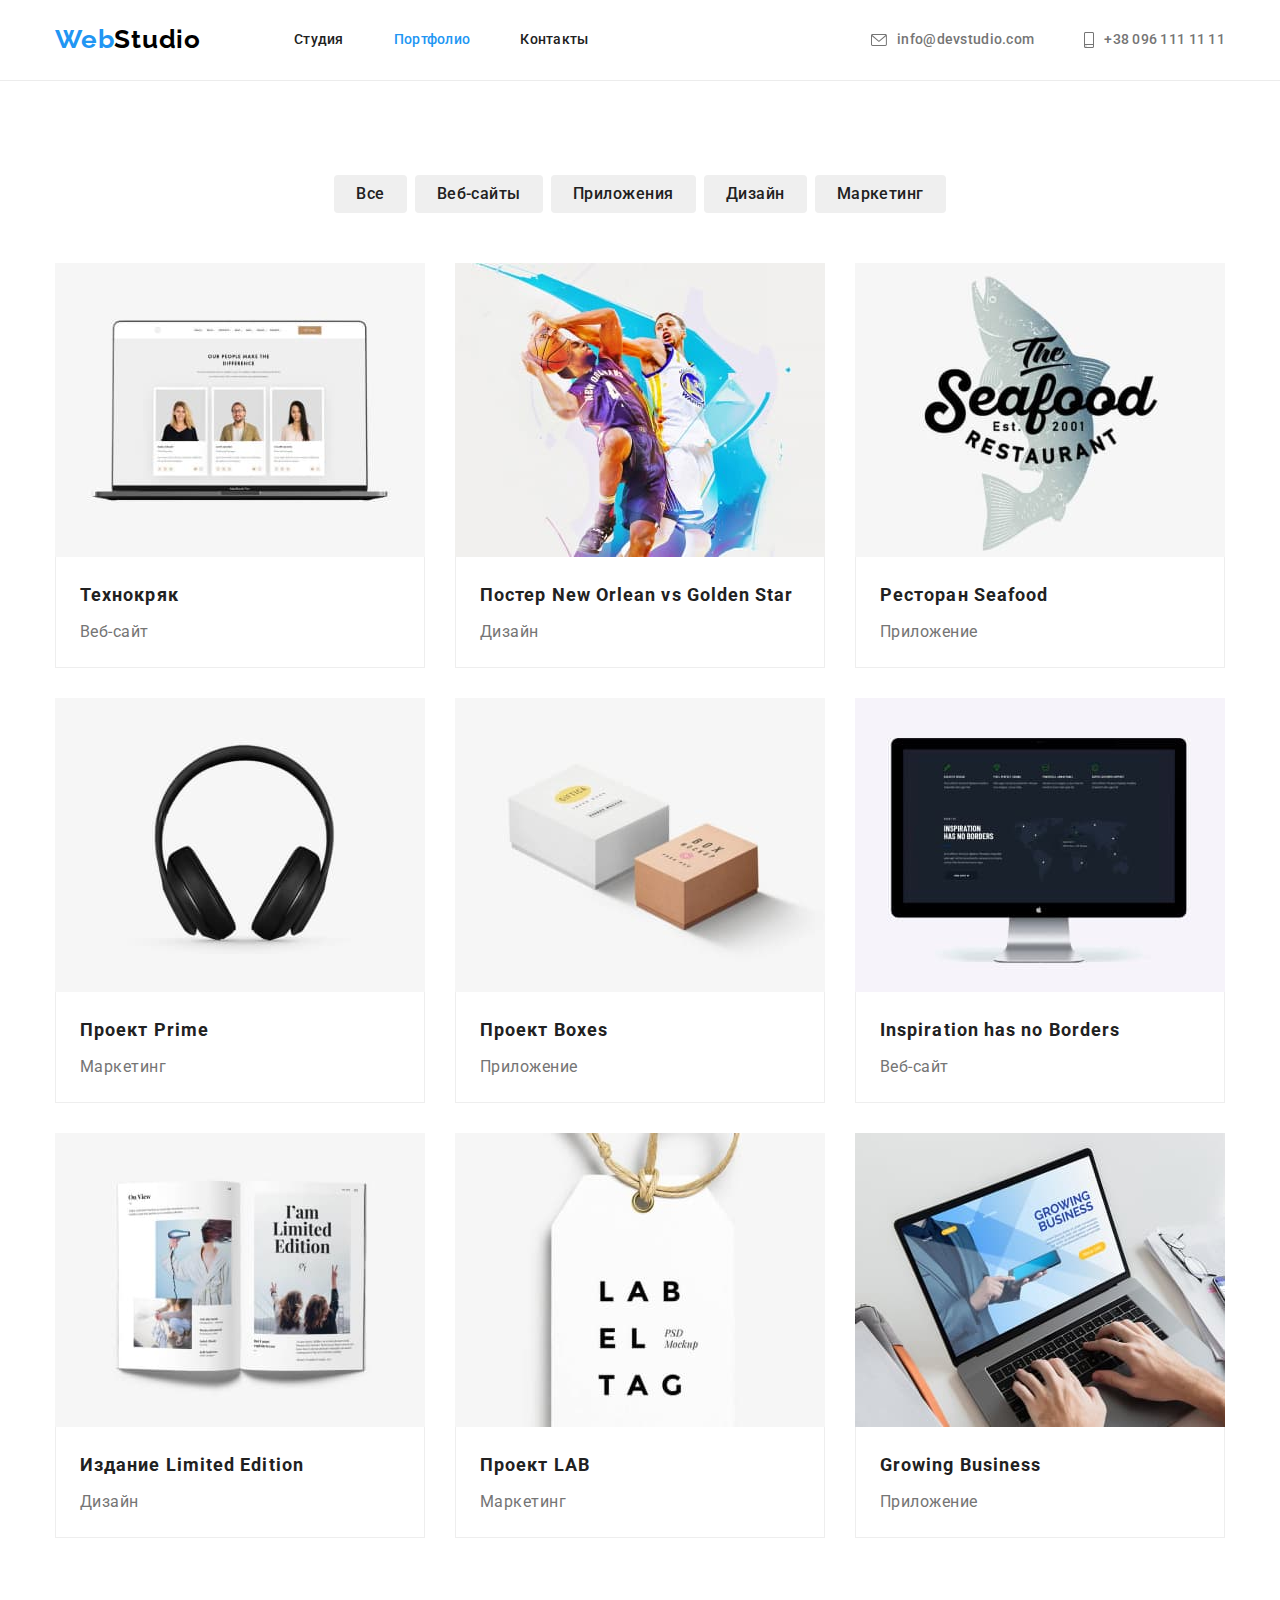
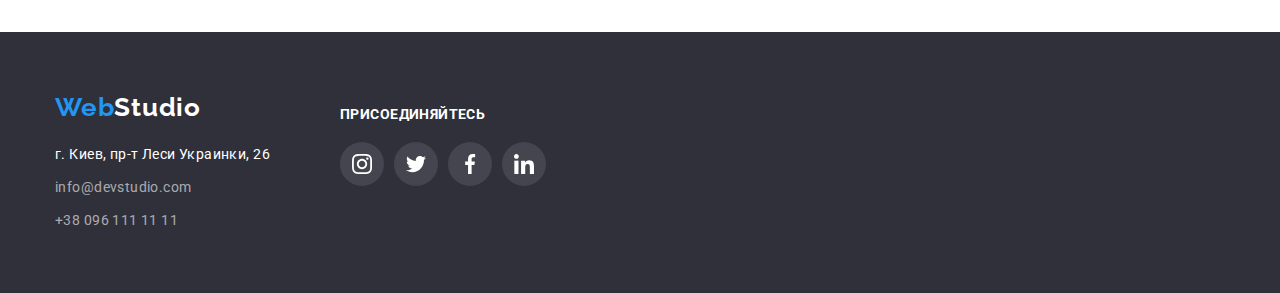
==== portfolio.html @ 045c35c3 "final commit" ====
<!DOCTYPE html>
<html lang="ru">
  <head>
    <meta charset="UTF-8" />
    <meta http-equiv="X-UA-Compatible" content="IE=edge" />
    <meta name="viewport" content="width=device-width, initial-scale=1.0" />
    <title>Portfolio</title>
    <link rel="preconnect" href="https://fonts.googleapis.com" />
    <link rel="preconnect" href="https://fonts.gstatic.com" crossorigin />
    <link
      href="https://fonts.googleapis.com/css2?family=Raleway:wght@700&family=Roboto:wght@400;500;700;900&display=swap"
      rel="stylesheet"
    />
    <link rel="stylesheet" href="css/modern-normalize.css" />
    <link rel="stylesheet" href="css/styles.css" />
  </head>
  <body>
    <header class="header">
      <div class="container container-header">
        <a href="./index.html" lang="en" class="header-logo"
          ><span class="logo-color">Web</span>Studio</a
        >
        <nav class="site-nav">
          <ul class="header-list">
            <li class="header-item">
              <a href="./index.html" class="header-link link">Студия</a>
            </li>
            <li class="header-item">
              <a href="./portfolio.html" class="header-link link current"
                >Портфолио</a
              >
            </li>
            <li class="header-item">
              <a href="#" class="header-link link">Контакты</a>
            </li>
          </ul>
        </nav>
        <ul class="contact-list">
          <li class="contact-item">
            <a href="mailto:info@devstudio.com" class="ln-contact">
              <svg class="icons-header" width="16" height="12">
                <use href="./images/icons.svg#icon-envelope"></use>
              </svg>
              info@devstudio.com
            </a>
          </li>
          <li class="contact-item">
            <a href="tel:+380961111111" class="ln-contact">
              <svg class="icons-header" width="10" height="16">
                <use href="./images/icons.svg#icon-smartphone"></use>
              </svg>
              +38 096 111 11 11</a
            >
          </li>
        </ul>
      </div>
    </header>
    <main>
      <section class="section">
        <div class="container">
          <h1 class="visually-hidden">Наши работы</h1>
          <ul class="btn-list">
            <li class="btn-item">
              <button type="button" class="button portfolio-btn">Все</button>
            </li>
            <li class="btn-item">
              <button type="button" class="button portfolio-btn">
                Веб-сайты
              </button>
            </li>
            <li class="btn-item">
              <button type="button" class="button portfolio-btn">
                Приложения
              </button>
            </li>
            <li class="btn-item">
              <button type="button" class="button portfolio-btn">Дизайн</button>
            </li>
            <li class="btn-item">
              <button type="button" class="button portfolio-btn">
                Маркетинг
              </button>
            </li>
          </ul>
          <ul class="examples">
            <li class="examples-item">
              <img
                src="./images/technokriak.jpg"
                alt="Laptop"
                width="370"
                height="294"
              />
              <div class="container-cardtext">
                <h2 class="examples-header">Технокряк</h2>
                <p class="examples-text">Веб-сайт</p>
              </div>
            </li>
            <li class="examples-item">
              <img
                src="./images/posterneworlean.jpg"
                alt="Basketball players poster"
                width="370"
                height="294"
              />
              <div class="container-cardtext">
                <h2 class="examples-header">
                  Постер <span lang="en">New Orlean vs Golden Star</span>
                </h2>
                <p class="examples-text">Дизайн</p>
              </div>
            </li>
            <li class="examples-item">
              <img
                src="./images/seafood.jpg"
                alt="Restaurant Seafood Logo"
                width="370"
                height="294"
              />
              <div class="container-cardtext">
                <h2 class="examples-header">
                  Ресторан <span lang="en">Seafood</span>
                </h2>
                <p class="examples-text">Приложение</p>
              </div>
            </li>
            <li class="examples-item">
              <img
                src="./images/projectprime.jpg"
                alt="Black Headphones"
                width="370"
                height="294"
              />
              <div class="container-cardtext">
                <h2 class="examples-header">
                  Проект <span lang="en">Prime</span>
                </h2>
                <p class="examples-text">Маркетинг</p>
              </div>
            </li>
            <li class="examples-item">
              <img
                src="./images/projectboxes.jpg"
                alt="Two cardboard boxes"
                width="370"
                height="294"
              />
              <div class="container-cardtext">
                <h2 class="examples-header">
                  Проект <span lang="en">Boxes</span>
                </h2>
                <p class="examples-text">Приложение</p>
              </div>
            </li>
            <li class="examples-item">
              <img
                src="./images/inspirationhasnoborders.jpg"
                alt="PC monitor"
                width="370"
                height="294"
              />
              <div class="container-cardtext">
                <h2 lang="en" class="examples-header">
                  Inspiration has no Borders
                </h2>
                <p class="examples-text">Веб-сайт</p>
              </div>
            </li>
            <li class="examples-item">
              <img
                src="./images/limitededition.jpg"
                alt="Opened book"
                width="370"
                height="294"
              />
              <div class="container-cardtext">
                <h2 class="examples-header">
                  Издание <span lang="en">Limited Edition</span>
                </h2>
                <p class="examples-text">Дизайн</p>
              </div>
            </li>
            <li class="examples-item">
              <img
                src="./images/projectlab.jpg"
                alt="Label tag"
                width="370"
                height="294"
              />
              <div class="container-cardtext">
                <h2 class="examples-header">
                  Проект <span lang="en">LAB</span>
                </h2>
                <p class="examples-text">Маркетинг</p>
              </div>
            </li>
            <li class="examples-item">
              <img
                src="./images/growingbusiness.jpg"
                alt="Hands on keyboard"
                width="370"
                height="294"
              />
              <div class="container-cardtext">
                <h2 class="examples-header" lang="en">Growing Business</h2>
                <p class="examples-text">Приложение</p>
              </div>
            </li>
          </ul>
        </div>
      </section>
    </main>
    <footer class="footer">
      <div class="container container-footer">
        <div class="container-footer-left">
          <a href="./index.html" lang="en" class="footer-logo"
            ><span class="logo-color">Web</span>Studio</a
          >
          <address>
            <ul>
              <li class="footer-item">
                <a
                  href="https://goo.gl/maps/wxARDyRyRh4Czm1X7"
                  target="blank"
                  class="address link"
                  >г. Киев, пр-т Леси Украинки, 26</a
                >
              </li>
              <li class="footer-item">
                <a href="mailto:info@devstudio.com" class="footer-contact link"
                  >info@devstudio.com</a
                >
              </li>
              <li class="footer-item">
                <a href="tel:+380961111111" class="footer-contact link"
                  >+38 096 111 11 11</a
                >
              </li>
            </ul>
          </address>
        </div>
        <div class="container-footer-right">
          <p class="foooter-text-link">присоединяйтесь</p>
          <ul class="footer-social-list list">
            <li class="footer-social-item">
              <a href="https://www.instagram.com/" class="footer-social-link">
                <svg class="footer-social-icon" width="20" height="20">
                  <use href="./images/icons.svg#icon-instagram"></use>
                </svg>
              </a>
            </li>
            <li class="footer-social-item">
              <a href="https://twitter.com/?lang=uk" class="footer-social-link">
                <svg class="footer-social-icon" width="20" height="20">
                  <use href="./images/icons.svg#icon-twitter"></use>
                </svg>
              </a>
            </li>
            <li class="footer-social-item">
              <a href="https://uk-ua.facebook.com/" class="footer-social-link">
                <svg class="footer-social-icon" width="20" height="20">
                  <use href="./images/icons.svg#icon-facebook"></use>
                </svg>
              </a>
            </li>
            <li class="footer-social-item">
              <a href="https://www.linkedin.com/" class="footer-social-link">
                <svg class="footer-social-icon" width="20" height="20">
                  <use href="./images/icons.svg#icon-linkedin"></use>
                </svg>
              </a>
            </li>
          </ul>
        </div>
      </div>
    </footer>
  </body>
</html>
---- css/styles.css ----
:root {
  --logo-black-color: #000000;
  --text-color: #212121;
  --background-herofoot-color: #2f303a;
  --link-color: #757575;
  --accent-color: #2196f3;
  --white-color: #ffffff;
  --team-background: #f5f4fa;
  --svg-color: #afb1b8;
}
body {
  font-family: "Roboto", sans-serif;
  background-color: var(--white-color);
  color: var(--link-color);
}
h1,
h2,
h3,
p {
  margin-top: 0px;
  margin-bottom: 0px;
}
img {
  display: block;
  max-width: 100%;
  height: auto;
}
ul {
  list-style: none;
  padding: 0;
  margin-top: 0px;
  margin-bottom: 0px;
}
.link {
  text-decoration: none;
}
.link:hover,
.link:focus {
  color: var(--accent-color);
}
.button:hover,
.portfolio-btn:hover,
.button:focus,
.portfolio-btn:focus {
  color: var(--white-color);
  background-color: var(--accent-color);
  box-shadow: 0px 4px 4px rgba(0, 0, 0, 0.25);
}
.visually-hidden {
  position: absolute;
  white-space: nowrap;
  width: 1px;
  height: 1px;
  overflow: hidden;
  border: 0;
  padding: 0;
  clip: rect(0 0 0 0);
  clip-path: inset(50%);
  margin: -1px;
}
.container {
  width: 1200px;
  padding: 0 15px;
  margin: 0 auto;
}
.section {
  padding: 94px 0;
}

/*------HEADER-----*/
.header {
  border-bottom: 1px solid #ececec;
}
.container-header {
  display: flex;
  align-items: center;
}

.header-logo {
  font-family: Raleway;
  font-weight: 700;
  font-size: 26px;
  line-height: 1.2;
  letter-spacing: 0.03em;
  color: var(--logo-black-color);
  text-decoration: none;
  margin-right: 93px;
}
.logo-color {
  color: var(--accent-color);
}
.header-list {
  display: flex;
  padding-left: 0px;
}
.header-list .header-item:not(:last-child) {
  margin-right: 50px;
}
.header-link {
  display: block;
  padding: 32px 0;
  font-weight: 500;
  font-size: 14px;
  line-height: 1.14;
  letter-spacing: 0.02em;
  color: var(--text-color);
}
.contact-list {
  margin-left: auto;
  display: flex;
}
.contact-list .contact-item:not(:last-child) {
  margin-right: 50px;
}
.ln-contact {
  display: flex;
  align-items: center;
  font-weight: 500;
  font-size: 14px;
  line-height: 1.14;
  letter-spacing: 0.02em;
  color: var(--link-color);
  text-decoration: none;
}
.icons-header {
  fill: var(--link-color);
  margin-right: 10px;
}
.current {
  color: var(--accent-color);
}
/*-------HERO-------*/
.hero {
  display: flex;
  margin-left: auto;
  margin-right: auto;
  background-image: linear-gradient(
      rgba(47, 48, 58, 0.4),
      rgba(47, 48, 58, 0.4)
    ),
    url("../images/heroimg.jpg");
  background-color: var(--background-herofoot-color);
  height: 600px;
  max-width: 1600px;
  flex-direction: column;
  justify-content: center;
  align-items: center;
}
.hero-title {
  display: inline-block;
  margin-top: 0px;
  margin-bottom: 30px;
  width: 696px;
  font-weight: 900;
  font-size: 44px;
  line-height: 1.36;
  letter-spacing: 0.06em;
  text-transform: uppercase;
  text-align: center;
  color: var(--white-color);
}
.hero-button {
  font-family: inherit;
  font-weight: 700;
  font-size: 16px;
  line-height: 1.9;
  text-align: center;
  letter-spacing: 0.06em;
  color: var(--white-color);
  min-width: 200px;
  background: var(--accent-color);
  border-radius: 4px;
  border-color: transparent;
  cursor: pointer;
}

/*-----ABOUT-----*/

.about-title {
  font-weight: 700;
  font-size: 14px;
  line-height: 1.14;
  letter-spacing: 0.03em;
  text-transform: uppercase;
  color: var(--text-color);
  margin-bottom: 10px;
}
.about-list {
  display: flex;
  justify-content: center;
}
.about-item {
  width: 270px;
}
.about-item:not(:last-child) {
  margin-right: 30px;
}
.container-about-icon {
  display: flex;
  justify-content: center;
  align-items: center;
  width: 270px;
  height: 120px;
  background: #f5f4fa;
  border-radius: 4px;
  margin-bottom: 30px;
}
.about-text {
  font-size: 14px;
  line-height: 1.71;
  letter-spacing: 0.03em;
}
/*-----PROJECTS----*/
.project-section {
  padding-top: 0;
}
.project-title {
  font-family: inherit;
  font-weight: 700;
  font-size: 36px;
  line-height: 1.17;
  letter-spacing: 0.03em;
  color: var(--text-color);
  text-align: center;
  margin-bottom: 50px;
}
.project-list {
  display: flex;
  justify-content: center;
}
.project-img:not(:last-child) {
  margin-right: 30px;
}
/*------TEAM-------*/
.section-team {
  background-color: var(--team-background);
}
.team-title {
  font-family: inherit;
  font-weight: 700;
  font-size: 36px;
  line-height: 1.17;
  letter-spacing: 0.03em;
  text-align: center;
  color: var(--text-color);
  margin-bottom: 50px;
}
.team-list {
  display: flex;
}
.team-item {
  background-color: var(--white-color);
  box-shadow: 0px 1px 3px rgba(0, 0, 0, 0.12), 0px 1px 1px rgba(0, 0, 0, 0.14),
    0px 2px 1px rgba(0, 0, 0, 0.2);
  border-radius: 0px 0px 4px 4px;
}
.team-item:not(:last-child) {
  margin-right: 30px;
}
.team-social-list {
  display: flex;
  justify-content: center;
}
.team-social-item {
  width: 44px;
  height: 44px;
}
.team-social-item + .team-social-item {
  margin-left: 10px;
}
.team-social-link {
  display: flex;
  align-items: center;
  justify-content: center;
  width: 100%;
  height: 100%;
  border-radius: 50%;
}
.team-social-link:hover,
.team-social-link:focus {
  background-color: var(--accent-color);
}
.team-social-link:hover .team-social-icon,
.team-social-link:focus .team-social-icon {
  fill: var(--white-color);
}
.team-social-icon {
  fill: var(--svg-color);
}
.teamtext-container {
  padding: 30px 0;
}
.team-member-name {
  font-family: inherit;
  font-weight: 500;
  font-size: 16px;
  line-height: 1.19;
  text-align: center;
  letter-spacing: 0.03em;
  color: var(--text-color);
  margin-bottom: 10px;
}
.team-member-info {
  font-size: 16px;
  line-height: 1.19;
  text-align: center;
  letter-spacing: 0.03em;
  margin-bottom: 16px;
}

/*--------CLIENTS-----*/
.container-clients {
  display: flex;
  flex-direction: row;
}
.client-item {
  width: 170px;
  height: 92px;
}
.client-item + .client-item {
  margin-left: 30px;
}
.client-link {
  display: flex;
  align-items: center;
  justify-content: center;
  width: 100%;
  height: 100%;
  border: 1px solid var(--svg-color);
  box-sizing: border-box;
  border-radius: 4px;
}
.client-link:hover,
.client-link:focus {
  border-color: var(--accent-color);
}
.client-link:hover .client-icon,
.client-link:focus .client-icon {
  fill: var(--accent-color);
}
.client-icon {
  fill: var(--svg-color);
}

/*------FOOTER------*/
.footer {
  background-color: var(--background-herofoot-color);
  padding: 60px 0;
}
.container-footer {
  display: flex;
}
.container-footer-right {
  margin-left: 70px;
}
.footer-logo {
  display: inline-block;
  font-family: Raleway;
  font-weight: 700;
  font-size: 26px;
  line-height: 1.2;
  letter-spacing: 0.03em;
  color: var(--white-color);
  text-decoration: none;
  margin-bottom: 20px;
}
.address {
  font-style: normal;
  font-size: 14px;
  line-height: 1.71;
  letter-spacing: 0.03em;
  color: var(--white-color);
  padding-bottom: 9px;
}
.footer-contact {
  font-family: inherit;
  font-style: normal;
  font-size: 14px;
  line-height: 1.71;
  letter-spacing: 0.03em;
  color: rgba(255, 255, 255, 0.6);
  padding-bottom: 9px;
}
.footer-item:not(:last-child) {
  margin-bottom: 9px;
}
.foooter-text-link {
  font-size: 14px;
  font-weight: bold;
  line-height: 16px;
  letter-spacing: 0.03em;
  text-transform: uppercase;
  padding-top: 14px;
  margin-bottom: 20px;
  color: var(--white-color);
}
.footer-social-list {
  display: flex;
}
.footer-social-item {
  width: 44px;
  height: 44px;
}
.footer-social-item + .footer-social-item {
  margin-left: 10px;
}
.footer-social-link {
  display: flex;
  align-items: center;
  justify-content: center;
  width: 100%;
  height: 100%;
  border-radius: 50%;
  background-color: hsla(0, 100%, 100%, 0.1);
}
.footer-social-link:hover,
.footer-social-link:focus {
  background-color: var(--accent-color);
}
.footer-social-link:hover .footer-social-icon,
.footer-social-link:focus .footer-social-icon {
  fill: var(--white-color);
}
.footer-social-icon {
  fill: var(--white-color);
}

/*------PORTFOLIO-NAVIGATION-------*/
.btn-list {
  display: flex;
  margin-bottom: 50px;
  justify-content: center;
}
.btn-item:not(:last-child) {
  margin-right: 8px;
}
.portfolio-btn {
  padding: 6px 22px;
  border: transparent;
  border-radius: 4px;
  font-family: inherit;
  font-weight: 500;
  font-size: 16px;
  line-height: 1.62;
  text-align: center;
  letter-spacing: 0.03em;
  color: var(--text-color);
  cursor: pointer;
}
/*-----PORTFOLIO-EXAMPLES----*/
.examples {
  display: flex;
  flex-wrap: wrap;
}
.examples-item {
  margin-bottom: 30px;
}
.examples-item:nth-child(n + 7) {
  margin-bottom: 0;
}
.examples-item:not(:nth-child(3n)) {
  margin-right: 30px;
}
.examples-item:hover,
.examples-item:focus {
  box-shadow: 0px 4px 4px rgba(0, 0, 0, 0.25);
  cursor: pointer;
}
.container-cardtext {
  padding: 20px 24px;
  border: 1px solid #eeeeee;
  border-top: none;
}
.examples-header {
  font-family: inherit;
  font-style: 400;
  font-weight: 700;
  font-size: 18px;
  line-height: 2;
  letter-spacing: 0.06em;
  color: var(--text-color);
  margin-bottom: 4px;
}
.examples-text {
  font-size: 16px;
  line-height: 1.87;
  letter-spacing: 0.03em;
}
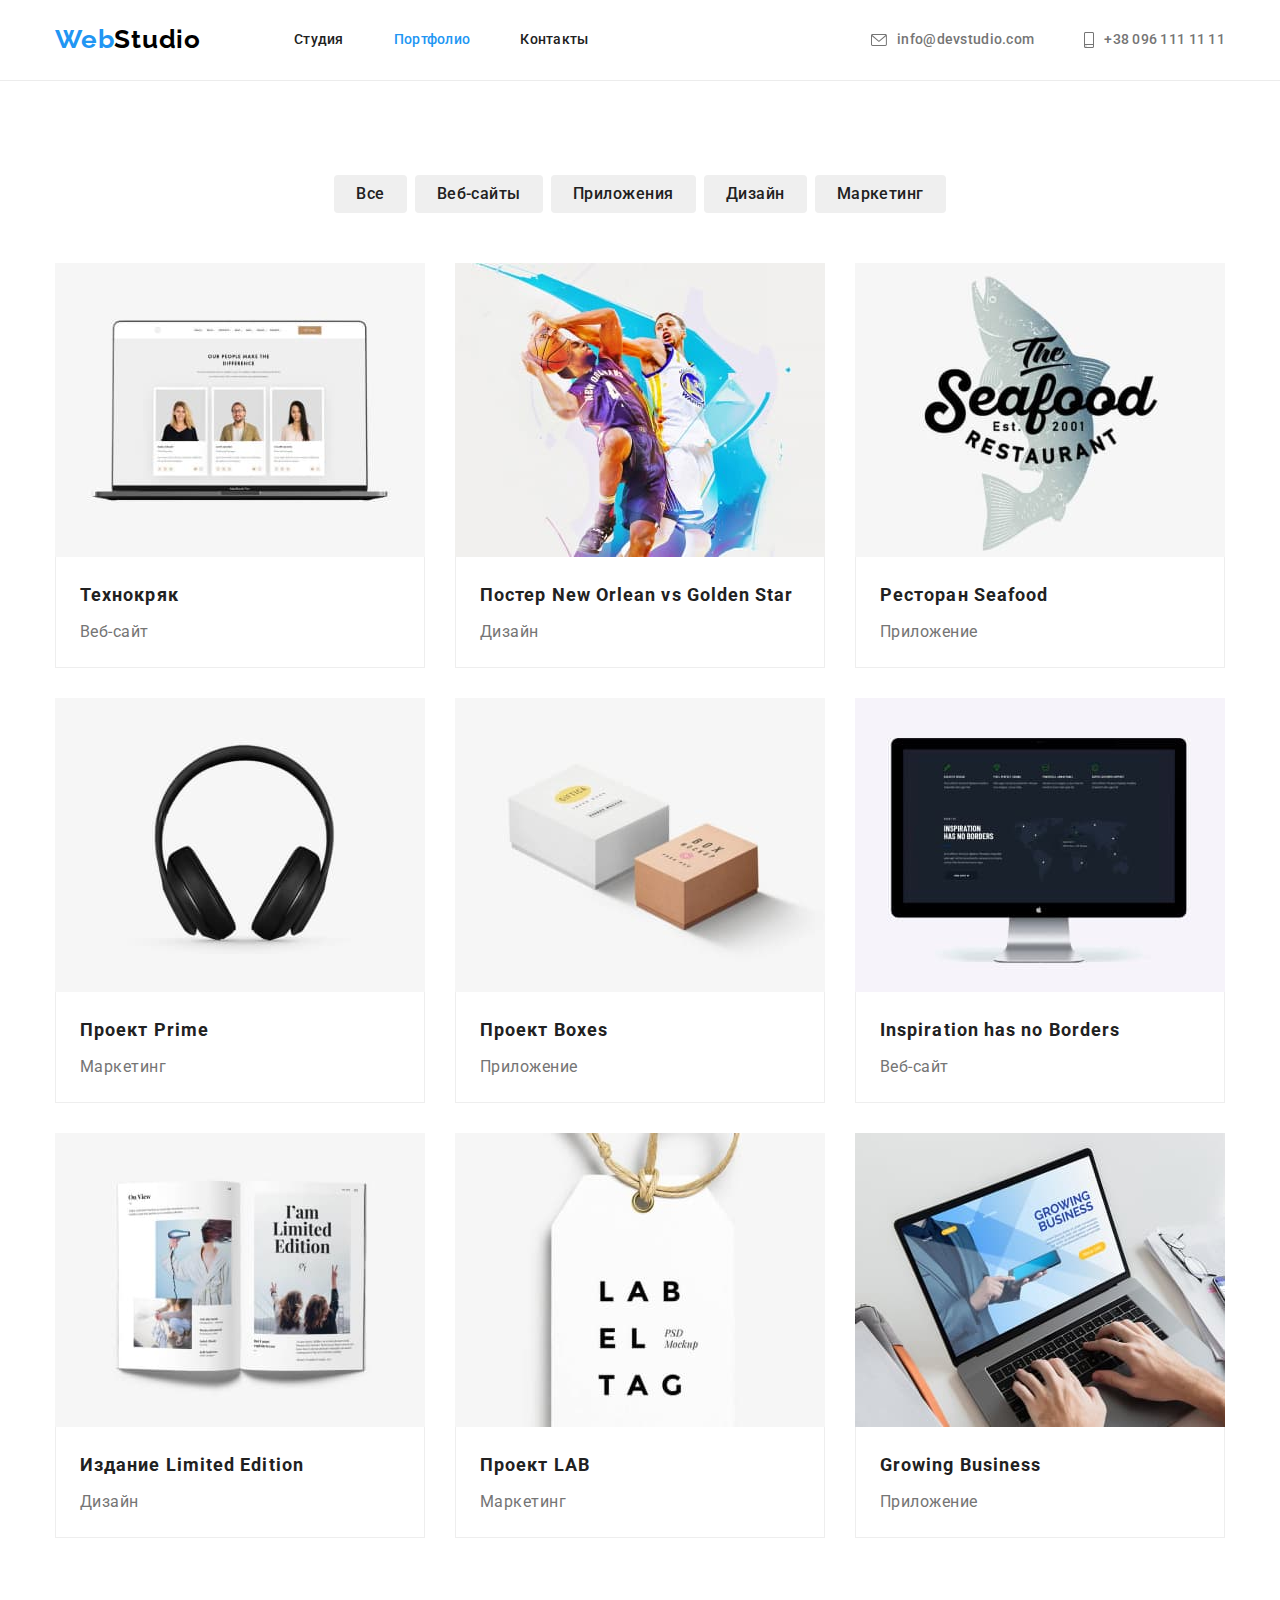
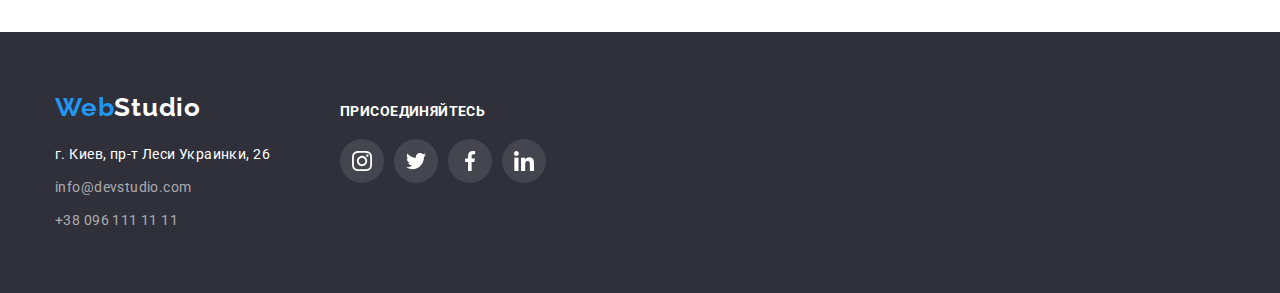
==== commit 696b5779: "Check commit" ====
--- a/portfolio.html
+++ b/portfolio.html
@@ -84,126 +84,144 @@
           </ul>
           <ul class="examples">
             <li class="examples-item">
-              <img
-                src="./images/technokriak.jpg"
-                alt="Laptop"
-                width="370"
-                height="294"
-              />
-              <div class="container-cardtext">
-                <h2 class="examples-header">Технокряк</h2>
-                <p class="examples-text">Веб-сайт</p>
-              </div>
-            </li>
-            <li class="examples-item">
-              <img
-                src="./images/posterneworlean.jpg"
-                alt="Basketball players poster"
-                width="370"
-                height="294"
-              />
-              <div class="container-cardtext">
-                <h2 class="examples-header">
-                  Постер <span lang="en">New Orlean vs Golden Star</span>
-                </h2>
-                <p class="examples-text">Дизайн</p>
-              </div>
-            </li>
-            <li class="examples-item">
-              <img
-                src="./images/seafood.jpg"
-                alt="Restaurant Seafood Logo"
-                width="370"
-                height="294"
-              />
-              <div class="container-cardtext">
-                <h2 class="examples-header">
-                  Ресторан <span lang="en">Seafood</span>
-                </h2>
-                <p class="examples-text">Приложение</p>
-              </div>
-            </li>
-            <li class="examples-item">
-              <img
-                src="./images/projectprime.jpg"
-                alt="Black Headphones"
-                width="370"
-                height="294"
-              />
-              <div class="container-cardtext">
-                <h2 class="examples-header">
-                  Проект <span lang="en">Prime</span>
-                </h2>
-                <p class="examples-text">Маркетинг</p>
-              </div>
-            </li>
-            <li class="examples-item">
-              <img
-                src="./images/projectboxes.jpg"
-                alt="Two cardboard boxes"
-                width="370"
-                height="294"
-              />
-              <div class="container-cardtext">
-                <h2 class="examples-header">
-                  Проект <span lang="en">Boxes</span>
-                </h2>
-                <p class="examples-text">Приложение</p>
-              </div>
-            </li>
-            <li class="examples-item">
-              <img
-                src="./images/inspirationhasnoborders.jpg"
-                alt="PC monitor"
-                width="370"
-                height="294"
-              />
-              <div class="container-cardtext">
-                <h2 lang="en" class="examples-header">
-                  Inspiration has no Borders
-                </h2>
-                <p class="examples-text">Веб-сайт</p>
-              </div>
-            </li>
-            <li class="examples-item">
-              <img
-                src="./images/limitededition.jpg"
-                alt="Opened book"
-                width="370"
-                height="294"
-              />
-              <div class="container-cardtext">
-                <h2 class="examples-header">
-                  Издание <span lang="en">Limited Edition</span>
-                </h2>
-                <p class="examples-text">Дизайн</p>
-              </div>
-            </li>
-            <li class="examples-item">
-              <img
-                src="./images/projectlab.jpg"
-                alt="Label tag"
-                width="370"
-                height="294"
-              />
-              <div class="container-cardtext">
-                <h2 class="examples-header">
-                  Проект <span lang="en">LAB</span>
-                </h2>
-                <p class="examples-text">Маркетинг</p>
-              </div>
-            </li>
-            <li class="examples-item">
-              <img
-                src="./images/growingbusiness.jpg"
-                alt="Hands on keyboard"
-                width="370"
-                height="294"
-              />
-              <div class="container-cardtext">
-                <h2 class="examples-header" lang="en">Growing Business</h2>
-                <p class="examples-text">Приложение</p>
-              </div>
+              <a class="examples-item-link">
+                <img
+                  src="./images/technokriak.jpg"
+                  alt="Laptop"
+                  width="370"
+                  height="294"
+                />
+                <div class="container-cardtext">
+                  <h2 class="examples-header">Технокряк</h2>
+                  <p class="examples-text">Веб-сайт</p>
+                </div>
+              </a>
+            </li>
+            <li class="examples-item">
+              <a class="examples-item-link">
+                <img
+                  src="./images/posterneworlean.jpg"
+                  alt="Basketball players poster"
+                  width="370"
+                  height="294"
+                />
+                <div class="container-cardtext">
+                  <h2 class="examples-header">
+                    Постер <span lang="en">New Orlean vs Golden Star</span>
+                  </h2>
+                  <p class="examples-text">Дизайн</p>
+                </div>
+              </a>
+            </li>
+            <li class="examples-item">
+              <a class="examples-item-link">
+                <img
+                  src="./images/seafood.jpg"
+                  alt="Restaurant Seafood Logo"
+                  width="370"
+                  height="294"
+                />
+                <div class="container-cardtext">
+                  <h2 class="examples-header">
+                    Ресторан <span lang="en">Seafood</span>
+                  </h2>
+                  <p class="examples-text">Приложение</p>
+                </div>
+              </a>
+            </li>
+            <li class="examples-item">
+              <a class="examples-item-link">
+                <img
+                  src="./images/projectprime.jpg"
+                  alt="Black Headphones"
+                  width="370"
+                  height="294"
+                />
+                <div class="container-cardtext">
+                  <h2 class="examples-header">
+                    Проект <span lang="en">Prime</span>
+                  </h2>
+                  <p class="examples-text">Маркетинг</p>
+                </div>
+              </a>
+            </li>
+            <li class="examples-item">
+              <a class="examples-item-link">
+                <img
+                  src="./images/projectboxes.jpg"
+                  alt="Two cardboard boxes"
+                  width="370"
+                  height="294"
+                />
+                <div class="container-cardtext">
+                  <h2 class="examples-header">
+                    Проект <span lang="en">Boxes</span>
+                  </h2>
+                  <p class="examples-text">Приложение</p>
+                </div>
+              </a>
+            </li>
+            <li class="examples-item">
+              <a class="examples-item-link">
+                <img
+                  src="./images/inspirationhasnoborders.jpg"
+                  alt="PC monitor"
+                  width="370"
+                  height="294"
+                />
+                <div class="container-cardtext">
+                  <h2 lang="en" class="examples-header">
+                    Inspiration has no Borders
+                  </h2>
+                  <p class="examples-text">Веб-сайт</p>
+                </div>
+              </a>
+            </li>
+            <li class="examples-item">
+              <a class="examples-item-link">
+                <img
+                  src="./images/limitededition.jpg"
+                  alt="Opened book"
+                  width="370"
+                  height="294"
+                />
+                <div class="container-cardtext">
+                  <h2 class="examples-header">
+                    Издание <span lang="en">Limited Edition</span>
+                  </h2>
+                  <p class="examples-text">Дизайн</p>
+                </div>
+              </a>
+            </li>
+            <li class="examples-item">
+              <a class="examples-item-link">
+                <img
+                  src="./images/projectlab.jpg"
+                  alt="Label tag"
+                  width="370"
+                  height="294"
+                />
+                <div class="container-cardtext">
+                  <h2 class="examples-header">
+                    Проект <span lang="en">LAB</span>
+                  </h2>
+                  <p class="examples-text">Маркетинг</p>
+                </div>
+              </a>
+            </li>
+            <li class="examples-item">
+              <a class="examples-item-link">
+                <img
+                  src="./images/growingbusiness.jpg"
+                  alt="Hands on keyboard"
+                  width="370"
+                  height="294"
+                />
+                <div class="container-cardtext">
+                  <h2 class="examples-header" lang="en">Growing Business</h2>
+                  <p class="examples-text">Приложение</p>
+                </div>
+              </a>
             </li>
           </ul>
         </div>
--- a/css/styles.css
+++ b/css/styles.css
@@ -122,6 +122,11 @@
   color: var(--link-color);
   text-decoration: none;
 }
+.ln-contact:hover .icons-header,
+.ln-contact:focus .icons-header {
+  color: var(--accent-color);
+  fill: var(--accent-color);
+}
 .icons-header {
   fill: var(--link-color);
   margin-right: 10px;
@@ -139,6 +144,9 @@
       rgba(47, 48, 58, 0.4)
     ),
     url("../images/heroimg.jpg");
+  background-repeat: no-repeat;
+  background-position: 0 0;
+  background-size: contain;
   background-color: var(--background-herofoot-color);
   height: 600px;
   max-width: 1600px;
@@ -348,6 +356,7 @@
   padding: 60px 0;
 }
 .container-footer {
+  align-items: baseline;
   display: flex;
 }
 .container-footer-right {
@@ -370,7 +379,6 @@
   line-height: 1.71;
   letter-spacing: 0.03em;
   color: var(--white-color);
-  padding-bottom: 9px;
 }
 .footer-contact {
   font-family: inherit;
@@ -379,7 +387,6 @@
   line-height: 1.71;
   letter-spacing: 0.03em;
   color: rgba(255, 255, 255, 0.6);
-  padding-bottom: 9px;
 }
 .footer-item:not(:last-child) {
   margin-bottom: 9px;
@@ -390,7 +397,6 @@
   line-height: 16px;
   letter-spacing: 0.03em;
   text-transform: uppercase;
-  padding-top: 14px;
   margin-bottom: 20px;
   color: var(--white-color);
 }
@@ -461,8 +467,11 @@
 .examples-item:not(:nth-child(3n)) {
   margin-right: 30px;
 }
-.examples-item:hover,
-.examples-item:focus {
+.examples-item-link {
+  display: block;
+}
+.examples-item-link:hover,
+.examples-item-link:focus {
   box-shadow: 0px 4px 4px rgba(0, 0, 0, 0.25);
   cursor: pointer;
 }
